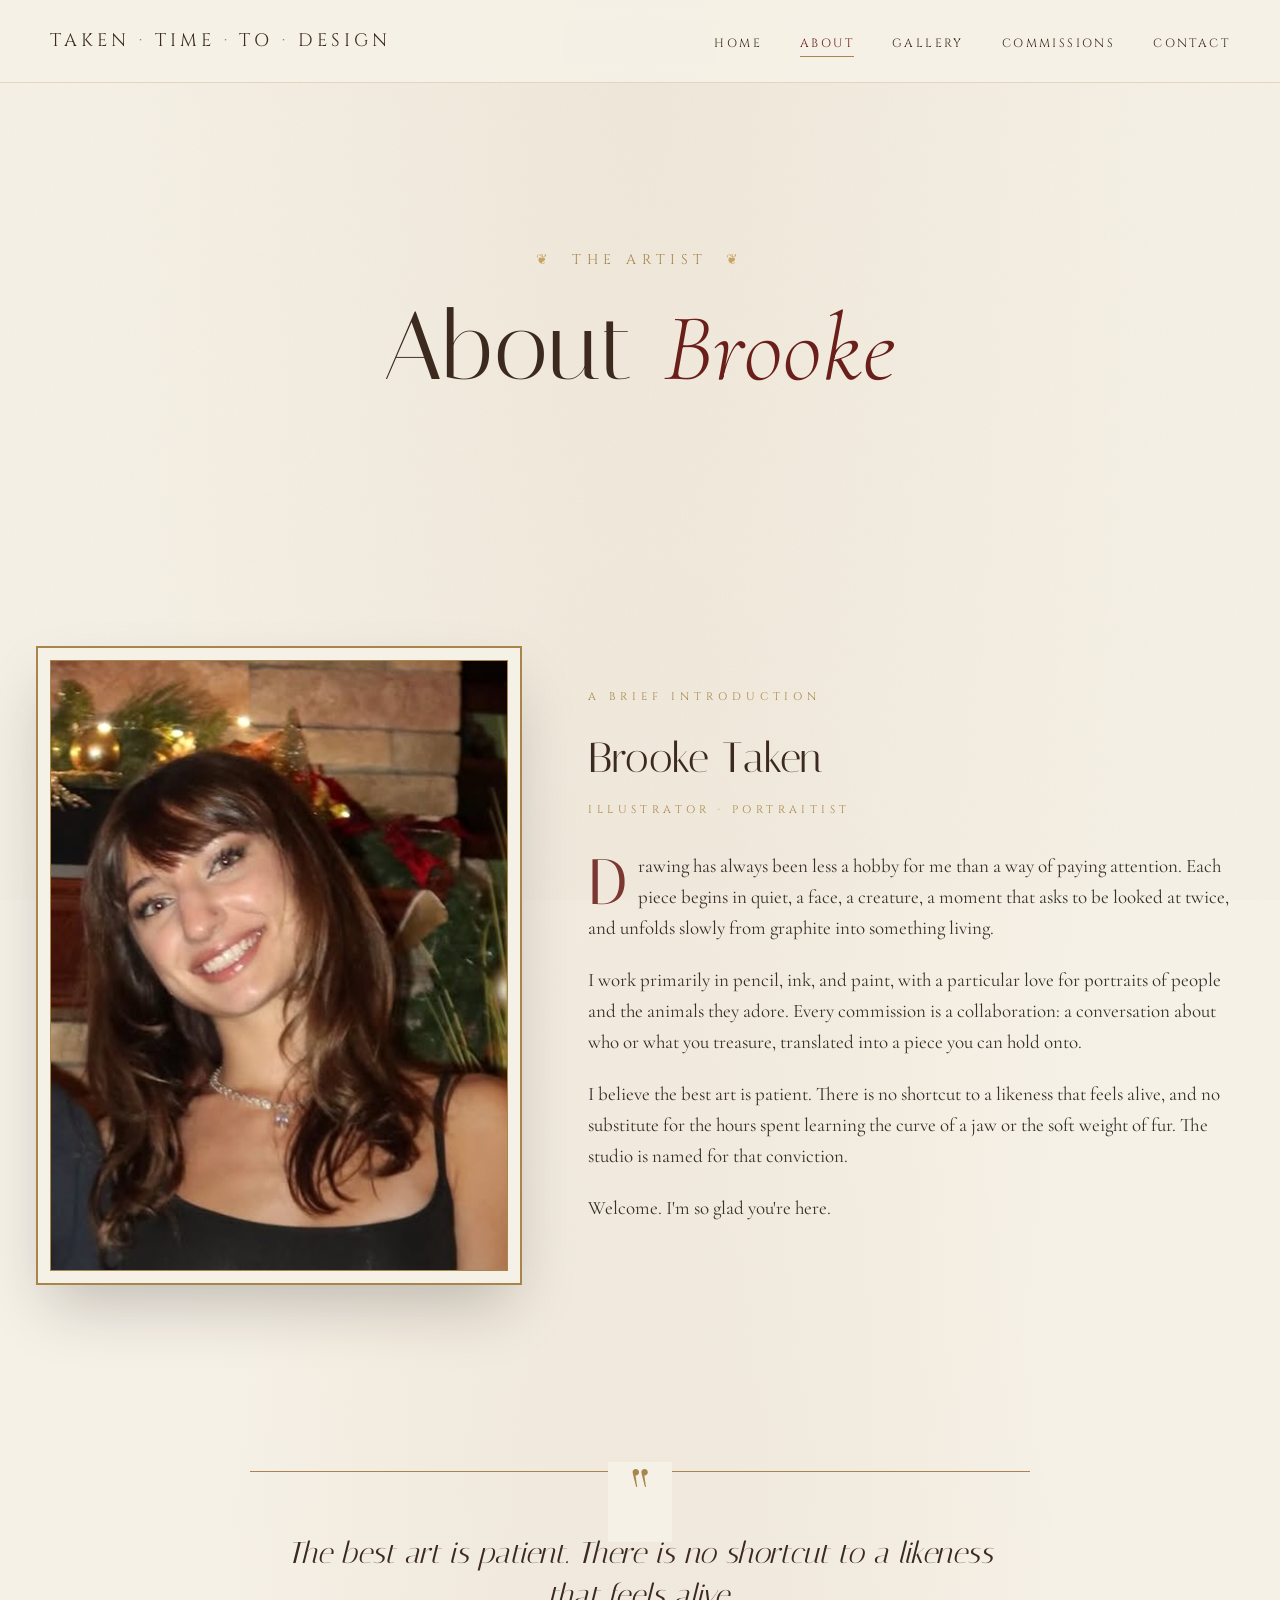
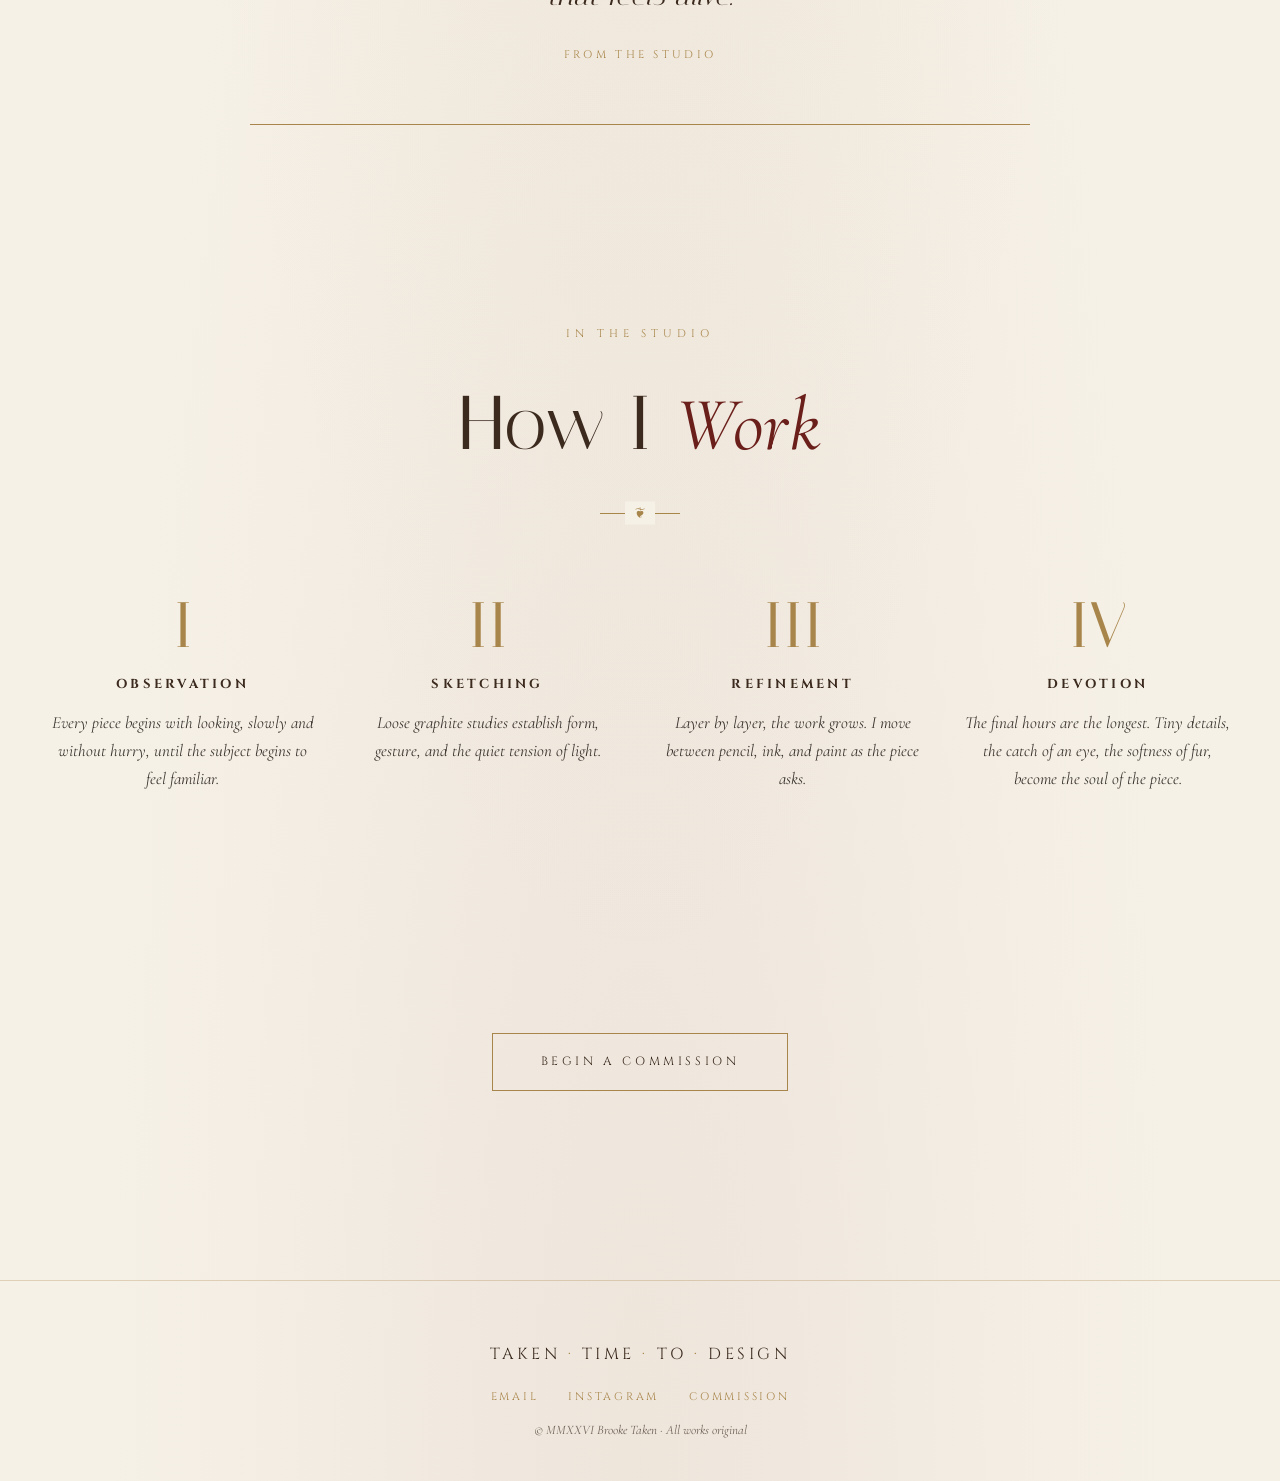
==== about.html @ d78da7e8 "Multi-page site, 18 new pieces, filters, testimonials" ====
<!DOCTYPE html>
<html lang="en">
<head>
<meta charset="UTF-8" />
<meta name="viewport" content="width=device-width, initial-scale=1.0" />
<title>About | Taken Time to Design</title>
<link href="https://fonts.googleapis.com/css2?family=Cormorant+Garamond:ital,wght@0,300;0,400;0,500;0,600;0,700;1,300;1,400&family=Italiana&family=Cinzel:wght@400;500;600&display=swap" rel="stylesheet">
<link rel="stylesheet" href="styles.css" />
</head>
<body>

<nav>
  <a href="index.html" class="brand">TAKEN <span>·</span> TIME <span>·</span> TO <span>·</span> DESIGN</a>
  <ul>
    <li><a href="index.html">Home</a></li>
    <li><a href="about.html" class="active">About</a></li>
    <li><a href="gallery.html">Gallery</a></li>
    <li><a href="commissions.html">Commissions</a></li>
    <li><a href="contact.html">Contact</a></li>
  </ul>
</nav>

<header class="hero hero-sm">
  <div class="hero-ornament">THE ARTIST</div>
  <h1>About <em>Brooke</em></h1>
</header>

<main>

<section class="reveal">
  <div class="about">
    <div class="about-portrait">
      <img src="images/brooke.jpeg" alt="Brooke Taken" onerror="this.style.display='none';this.parentElement.style.background='linear-gradient(135deg,#ede2cb,#c9a563)';this.parentElement.insertAdjacentHTML('beforeend','<div style=&quot;position:absolute;inset:0;display:flex;align-items:center;justify-content:center;font-family:Italiana,serif;font-size:80px;color:#6b1f1a;&quot;>BT</div>')" />
    </div>
    <div class="about-text">
      <div class="eyebrow">A Brief Introduction</div>
      <h3>Brooke Taken</h3>
      <div class="role">Illustrator · Portraitist</div>
      <p class="dropcap">Drawing has always been less a hobby for me than a way of paying attention. Each piece begins in quiet, a face, a creature, a moment that asks to be looked at twice, and unfolds slowly from graphite into something living.</p>
      <p>I work primarily in pencil, ink, and paint, with a particular love for portraits of people and the animals they adore. Every commission is a collaboration: a conversation about who or what you treasure, translated into a piece you can hold onto.</p>
      <p>I believe the best art is patient. There is no shortcut to a likeness that feels alive, and no substitute for the hours spent learning the curve of a jaw or the soft weight of fur. The studio is named for that conviction.</p>
      <p>Welcome. I'm so glad you're here.</p>
    </div>
  </div>
</section>

<div class="quote reveal">
  <p>The best art is patient. There is no shortcut to a likeness that feels alive.</p>
  <div class="attr">From the Studio</div>
</div>

<section class="reveal">
  <div class="section-head">
    <div class="eyebrow">In the Studio</div>
    <h2>How I <em>Work</em></h2>
    <span class="divider"></span>
  </div>
  <div class="steps">
    <div class="step">
      <div class="num">I</div>
      <h4>Observation</h4>
      <p>Every piece begins with looking, slowly and without hurry, until the subject begins to feel familiar.</p>
    </div>
    <div class="step">
      <div class="num">II</div>
      <h4>Sketching</h4>
      <p>Loose graphite studies establish form, gesture, and the quiet tension of light.</p>
    </div>
    <div class="step">
      <div class="num">III</div>
      <h4>Refinement</h4>
      <p>Layer by layer, the work grows. I move between pencil, ink, and paint as the piece asks.</p>
    </div>
    <div class="step">
      <div class="num">IV</div>
      <h4>Devotion</h4>
      <p>The final hours are the longest. Tiny details, the catch of an eye, the softness of fur, become the soul of the piece.</p>
    </div>
  </div>
</section>

<section class="reveal" style="text-align:center">
  <a href="commissions.html" class="cta">Begin a Commission</a>
</section>

</main>

<footer>
  <div class="brand">TAKEN <span style="color:#a8854a">·</span> TIME <span style="color:#a8854a">·</span> TO <span style="color:#a8854a">·</span> DESIGN</div>
  <div class="social">
    <a href="mailto:hipstercookie024@gmail.com">Email</a>
    <a href="https://instagram.com/takentimetodesign" target="_blank">Instagram</a>
    <a href="commissions.html">Commission</a>
  </div>
  <p>© MMXXVI Brooke Taken · All works original</p>
</footer>

<script src="shared.js"></script>
</body>
</html>
---- styles.css ----
:root{
  --ivory:#f6f1e7;
  --parchment:#ede2cb;
  --ink:#1c1612;
  --umber:#3b2a1d;
  --gold:#a8854a;
  --gold-light:#c9a563;
  --crimson:#6b1f1a;
}
*{margin:0;padding:0;box-sizing:border-box}
html{scroll-behavior:smooth}
body{
  background:var(--ivory);
  color:var(--ink);
  font-family:'Cormorant Garamond','Garamond',serif;
  font-size:19px;line-height:1.65;
  overflow-x:hidden;
  background-image:
    radial-gradient(ellipse at top,rgba(168,133,74,0.08),transparent 60%),
    radial-gradient(ellipse at bottom,rgba(107,31,26,0.06),transparent 60%);
}
body::before{
  content:"";position:fixed;inset:0;pointer-events:none;
  background-image:url("data:image/svg+xml;utf8,<svg xmlns='http://www.w3.org/2000/svg' width='200' height='200'><filter id='n'><feTurbulence type='fractalNoise' baseFrequency='0.85' numOctaves='2'/><feColorMatrix values='0 0 0 0 0.2 0 0 0 0 0.15 0 0 0 0 0.08 0 0 0 0.06 0'/></filter><rect width='100%25' height='100%25' filter='url(%23n)'/></svg>");
  opacity:.5;z-index:1;mix-blend-mode:multiply;
}
main,nav,header,footer{position:relative;z-index:2}

/* NAV */
nav{
  position:fixed;top:0;left:0;right:0;
  display:flex;justify-content:space-between;align-items:center;
  padding:22px 50px;
  background:rgba(246,241,231,0.92);
  backdrop-filter:blur(8px);
  border-bottom:1px solid rgba(168,133,74,0.25);
  z-index:100;
}
.brand{
  font-family:'Cinzel',serif;
  font-size:18px;letter-spacing:.22em;
  color:var(--umber);text-decoration:none;
}
.brand span{color:var(--gold)}
nav ul{display:flex;gap:38px;list-style:none}
nav a{
  font-family:'Cinzel',serif;
  font-size:12px;letter-spacing:.2em;
  text-transform:uppercase;
  color:var(--umber);text-decoration:none;
  transition:color .3s;
  position:relative;padding:4px 0;
}
nav a:hover{color:var(--gold)}
nav a.active{color:var(--crimson)}
nav a.active::after{
  content:"";position:absolute;left:0;right:0;bottom:-2px;
  height:1px;background:var(--gold);
}

/* HERO */
.hero{
  min-height:100vh;
  display:flex;flex-direction:column;justify-content:center;align-items:center;
  text-align:center;padding:140px 30px 80px;position:relative;
}
.hero-sm{min-height:60vh;padding:180px 30px 60px}
.hero-ornament{
  font-family:'Cinzel',serif;color:var(--gold);
  font-size:14px;letter-spacing:.4em;margin-bottom:30px;
}
.hero-ornament::before,.hero-ornament::after{content:"❦";margin:0 18px;color:var(--gold-light)}
.hero h1{
  font-family:'Italiana',serif;
  font-size:clamp(56px,11vw,150px);
  line-height:.95;font-weight:400;
  color:var(--umber);margin-bottom:18px;letter-spacing:.01em;
}
.hero-sm h1{font-size:clamp(48px,8vw,96px)}
.hero h1 em{
  font-family:'Cormorant Garamond',serif;font-style:italic;
  font-weight:300;color:var(--crimson);
}
.hero .by{
  font-family:'Cinzel',serif;
  font-size:13px;letter-spacing:.45em;
  text-transform:uppercase;color:var(--gold);
  margin-bottom:40px;
}
.hero p.tag{
  max-width:620px;font-size:22px;font-style:italic;
  color:var(--umber);opacity:.85;margin-bottom:50px;
}
.cta{
  display:inline-block;padding:18px 48px;
  border:1px solid var(--gold);color:var(--umber);
  font-family:'Cinzel',serif;font-size:12px;
  letter-spacing:.3em;text-transform:uppercase;
  text-decoration:none;background:transparent;cursor:pointer;
  transition:all .4s;position:relative;overflow:hidden;
}
.cta::before{
  content:"";position:absolute;inset:0;background:var(--umber);
  transform:scaleX(0);transform-origin:left;
  transition:transform .4s;z-index:-1;
}
.cta:hover{color:var(--ivory);border-color:var(--umber)}
.cta:hover::before{transform:scaleX(1)}
.cta-row{display:flex;gap:20px;justify-content:center;flex-wrap:wrap}
.scroll-hint{
  position:absolute;bottom:30px;left:50%;
  transform:translateX(-50%);
  font-family:'Cinzel',serif;font-size:10px;letter-spacing:.3em;
  color:var(--gold);animation:bob 2.5s ease-in-out infinite;
}
@keyframes bob{0%,100%{transform:translateX(-50%) translateY(0)}50%{transform:translateX(-50%) translateY(8px)}}

/* SECTION HEADING */
section{padding:120px 50px;max-width:1300px;margin:0 auto}
.section-head{text-align:center;margin-bottom:80px}
.eyebrow{
  font-family:'Cinzel',serif;font-size:11px;letter-spacing:.45em;
  color:var(--gold);text-transform:uppercase;margin-bottom:18px;
}
.section-head h2{
  font-family:'Italiana',serif;
  font-size:clamp(42px,6vw,76px);
  color:var(--umber);font-weight:400;
}
.section-head h2 em{font-family:'Cormorant Garamond';font-style:italic;color:var(--crimson)}
.divider{
  display:block;margin:24px auto;
  width:80px;height:1px;background:var(--gold);position:relative;
}
.divider::before{
  content:"❦";position:absolute;left:50%;top:50%;
  transform:translate(-50%,-50%);
  background:var(--ivory);padding:0 10px;
  color:var(--gold);font-size:14px;
}

/* ABOUT */
.about{display:grid;grid-template-columns:1fr 1.4fr;gap:80px;align-items:center}
.about-portrait{
  position:relative;aspect-ratio:3/4;background:#ddd;
  border:1px solid var(--gold);
  box-shadow:0 0 0 12px var(--ivory),0 0 0 14px var(--gold),0 30px 60px rgba(28,22,18,0.25);
}
.about-portrait img{width:100%;height:100%;object-fit:cover;display:block;filter:sepia(.08) contrast(1.02)}
.about-portrait::after{
  content:"";position:absolute;inset:0;
  background:linear-gradient(180deg,transparent 60%,rgba(28,22,18,0.15));
  pointer-events:none;
}
.about-text h3{font-family:'Italiana',serif;font-size:42px;color:var(--umber);font-weight:400;margin-bottom:8px}
.about-text .role{
  font-family:'Cinzel',serif;font-size:11px;letter-spacing:.4em;
  text-transform:uppercase;color:var(--gold);margin-bottom:30px;
}
.about-text p{margin-bottom:20px;color:var(--ink);opacity:.88}
.about-text p.dropcap::first-letter{
  font-family:'Italiana',serif;font-size:64px;float:left;
  line-height:.85;padding:6px 10px 0 0;color:var(--crimson);
}

/* GALLERY */
.gallery{display:grid;grid-template-columns:repeat(3,1fr);gap:60px 50px}
.gallery.cols-2{grid-template-columns:repeat(2,1fr)}
.piece{cursor:pointer;transition:transform .5s}
.piece:hover{transform:translateY(-8px)}
.frame{
  position:relative;background:var(--parchment);
  padding:18px;border:1px solid var(--gold);
  box-shadow:
    inset 0 0 0 1px rgba(168,133,74,0.5),
    inset 0 0 0 6px var(--parchment),
    inset 0 0 0 7px var(--gold-light),
    0 25px 55px rgba(28,22,18,0.3),
    0 10px 25px rgba(28,22,18,0.15);
}
.frame::before{content:"";position:absolute;inset:8px;border:1px double var(--gold);pointer-events:none}
.frame img{width:100%;aspect-ratio:1/1.15;object-fit:cover;display:block;filter:contrast(1.04) saturate(1.02)}
.plaque{text-align:center;margin-top:24px}
.plaque .title{font-family:'Italiana',serif;font-size:24px;color:var(--umber);font-style:italic}
.plaque .meta{
  font-family:'Cinzel',serif;font-size:10px;letter-spacing:.3em;
  text-transform:uppercase;color:var(--gold);margin-top:6px;
}

/* COMMISSION */
.commission{
  background:linear-gradient(180deg,var(--parchment),#e4d6b8);
  margin:80px -50px 0;padding:120px 50px;
  border-top:1px solid var(--gold);border-bottom:1px solid var(--gold);
  position:relative;
}
.commission-inner{max-width:780px;margin:0 auto}
.commission-intro{
  text-align:center;font-style:italic;font-size:21px;
  color:var(--umber);max-width:620px;margin:0 auto 60px;opacity:.9;
}
form{display:grid;gap:24px}
.row{display:grid;grid-template-columns:1fr 1fr;gap:24px}
label{
  display:block;font-family:'Cinzel',serif;font-size:10px;
  letter-spacing:.3em;text-transform:uppercase;
  color:var(--gold);margin-bottom:10px;
}
input,select,textarea{
  width:100%;background:rgba(246,241,231,0.6);
  border:none;border-bottom:1px solid var(--gold);
  padding:12px 4px;font-family:'Cormorant Garamond',serif;
  font-size:18px;color:var(--ink);outline:none;
  transition:border-color .3s,background .3s;
}
input:focus,select:focus,textarea:focus{
  border-color:var(--crimson);background:rgba(246,241,231,0.95);
}
textarea{min-height:130px;resize:vertical;font-family:'Cormorant Garamond',serif}
button[type=submit]{margin-top:20px;justify-self:center}

/* PROCESS STEPS */
.steps{
  display:grid;grid-template-columns:repeat(4,1fr);gap:40px;
  margin-top:40px;
}
.step{text-align:center;position:relative}
.step .num{
  font-family:'Italiana',serif;font-size:64px;
  color:var(--gold);line-height:1;margin-bottom:16px;
}
.step h4{
  font-family:'Cinzel',serif;font-size:13px;
  letter-spacing:.25em;text-transform:uppercase;
  color:var(--umber);margin-bottom:14px;
}
.step p{font-size:17px;opacity:.85;font-style:italic}

/* PRICING */
.pricing{display:grid;grid-template-columns:repeat(3,1fr);gap:40px;margin-top:40px}
.tier{
  background:rgba(237,226,203,0.5);
  border:1px solid var(--gold);
  padding:50px 36px;text-align:center;
  position:relative;transition:transform .4s,box-shadow .4s;
}
.tier:hover{transform:translateY(-6px);box-shadow:0 30px 60px rgba(28,22,18,0.2)}
.tier::before{content:"";position:absolute;inset:6px;border:1px double var(--gold);pointer-events:none}
.tier h4{font-family:'Italiana',serif;font-size:32px;color:var(--umber);margin-bottom:6px}
.tier .size{
  font-family:'Cinzel',serif;font-size:10px;letter-spacing:.3em;
  text-transform:uppercase;color:var(--gold);margin-bottom:24px;
}
.tier .price{
  font-family:'Italiana',serif;font-size:44px;
  color:var(--crimson);margin-bottom:24px;
}
.tier .price small{font-size:14px;color:var(--umber);opacity:.7;display:block;font-style:italic}
.tier ul{list-style:none;text-align:left;margin-top:20px}
.tier li{
  padding:10px 0;border-bottom:1px solid rgba(168,133,74,0.2);
  font-style:italic;
}
.tier li::before{content:"❦  ";color:var(--gold)}
.tier li:last-child{border:none}

/* QUOTE / TESTIMONIAL */
.quote{
  text-align:center;max-width:780px;margin:80px auto;
  padding:60px 30px;border-top:1px solid var(--gold);
  border-bottom:1px solid var(--gold);position:relative;
}
.quote::before{
  content:"\201C";position:absolute;top:-10px;left:50%;
  transform:translateX(-50%);
  background:var(--ivory);padding:0 18px;
  font-family:'Italiana',serif;font-size:80px;color:var(--gold);
  line-height:1;
}
.quote p{
  font-family:'Italiana',serif;font-size:30px;font-style:italic;
  color:var(--umber);line-height:1.4;
}
.quote .attr{
  font-family:'Cinzel',serif;font-size:11px;letter-spacing:.3em;
  text-transform:uppercase;color:var(--gold);margin-top:30px;
}

/* CONTACT */
.contact{text-align:center}
.contact-grid{display:flex;justify-content:center;gap:80px;flex-wrap:wrap;margin-top:40px}
.contact-item .label{
  font-family:'Cinzel',serif;font-size:10px;letter-spacing:.3em;
  text-transform:uppercase;color:var(--gold);margin-bottom:10px;
}
.contact-item a{
  font-family:'Italiana',serif;font-size:24px;
  color:var(--umber);text-decoration:none;
  border-bottom:1px solid transparent;
  transition:border-color .3s,color .3s;
}
.contact-item a:hover{color:var(--crimson);border-bottom-color:var(--crimson)}

/* FAQ */
.faq{max-width:780px;margin:0 auto}
.faq details{
  border-bottom:1px solid rgba(168,133,74,0.4);
  padding:24px 0;cursor:pointer;
}
.faq summary{
  font-family:'Italiana',serif;font-size:24px;color:var(--umber);
  list-style:none;display:flex;justify-content:space-between;align-items:center;
}
.faq summary::after{content:"+";color:var(--gold);font-size:28px;font-family:'Cinzel',serif;transition:transform .3s}
.faq details[open] summary::after{transform:rotate(45deg)}
.faq details p{margin-top:18px;font-style:italic;opacity:.85}

/* FOOTER */
footer{
  text-align:center;padding:60px 30px 40px;
  border-top:1px solid rgba(168,133,74,0.3);margin-top:60px;
}
footer .brand{font-size:16px}
footer p{margin-top:14px;font-size:13px;font-style:italic;color:var(--umber);opacity:.7}
footer .social{margin-top:20px;display:flex;gap:30px;justify-content:center}
footer .social a{
  font-family:'Cinzel',serif;font-size:11px;letter-spacing:.25em;
  text-transform:uppercase;color:var(--gold);text-decoration:none;
}
footer .social a:hover{color:var(--crimson)}

/* LIGHTBOX */
.lightbox{
  position:fixed;inset:0;background:rgba(20,15,10,0.94);
  display:none;justify-content:center;align-items:center;
  z-index:1000;padding:40px;cursor:zoom-out;
}
.lightbox.active{display:flex}
.lightbox img{
  max-width:90vw;max-height:85vh;
  box-shadow:0 0 80px rgba(168,133,74,0.4);
  border:8px solid var(--ivory);outline:1px solid var(--gold);
}
.lightbox-caption{
  position:absolute;bottom:30px;left:50%;
  transform:translateX(-50%);color:var(--ivory);
  font-family:'Italiana',serif;font-size:22px;
  font-style:italic;text-align:center;
}

/* RESPONSIVE */
@media(max-width:900px){
  nav{padding:18px 24px}
  nav ul{gap:18px}
  nav a{font-size:10px}
  section{padding:80px 24px}
  .about{grid-template-columns:1fr;gap:50px}
  .gallery,.gallery.cols-2{grid-template-columns:1fr;gap:50px}
  .commission{margin:60px -24px 0;padding:80px 24px}
  .row{grid-template-columns:1fr}
  .contact-grid{gap:40px}
  .steps{grid-template-columns:repeat(2,1fr)}
  .pricing{grid-template-columns:1fr}
}
@media(max-width:600px){
  nav{flex-direction:column;gap:10px;padding:14px 16px}
  nav .brand{font-size:12px}
  nav ul{gap:14px;flex-wrap:wrap;justify-content:center}
  nav a{font-size:9px;letter-spacing:.15em}
  .hero{padding-top:160px}
  .steps{grid-template-columns:1fr}
}

.reveal{opacity:0;transform:translateY(30px);transition:opacity 1s,transform 1s}
.reveal.in{opacity:1;transform:none}
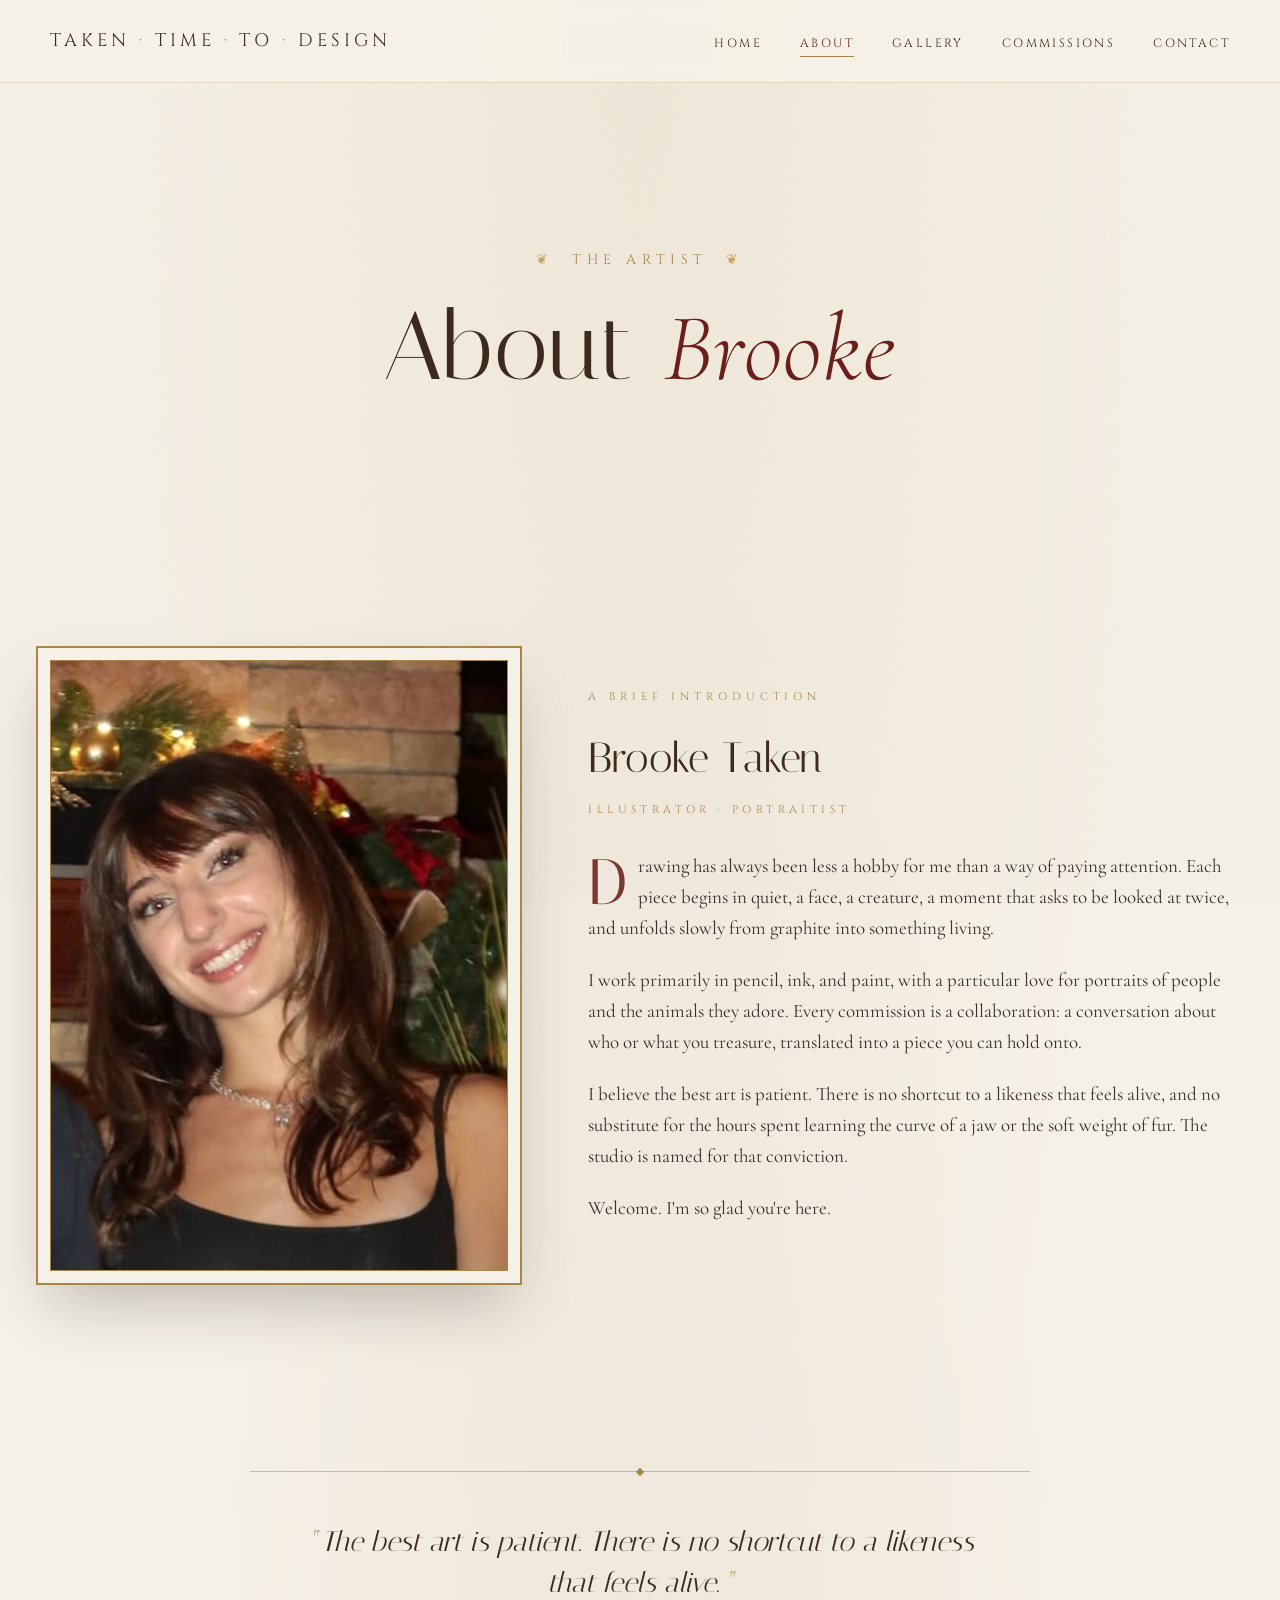
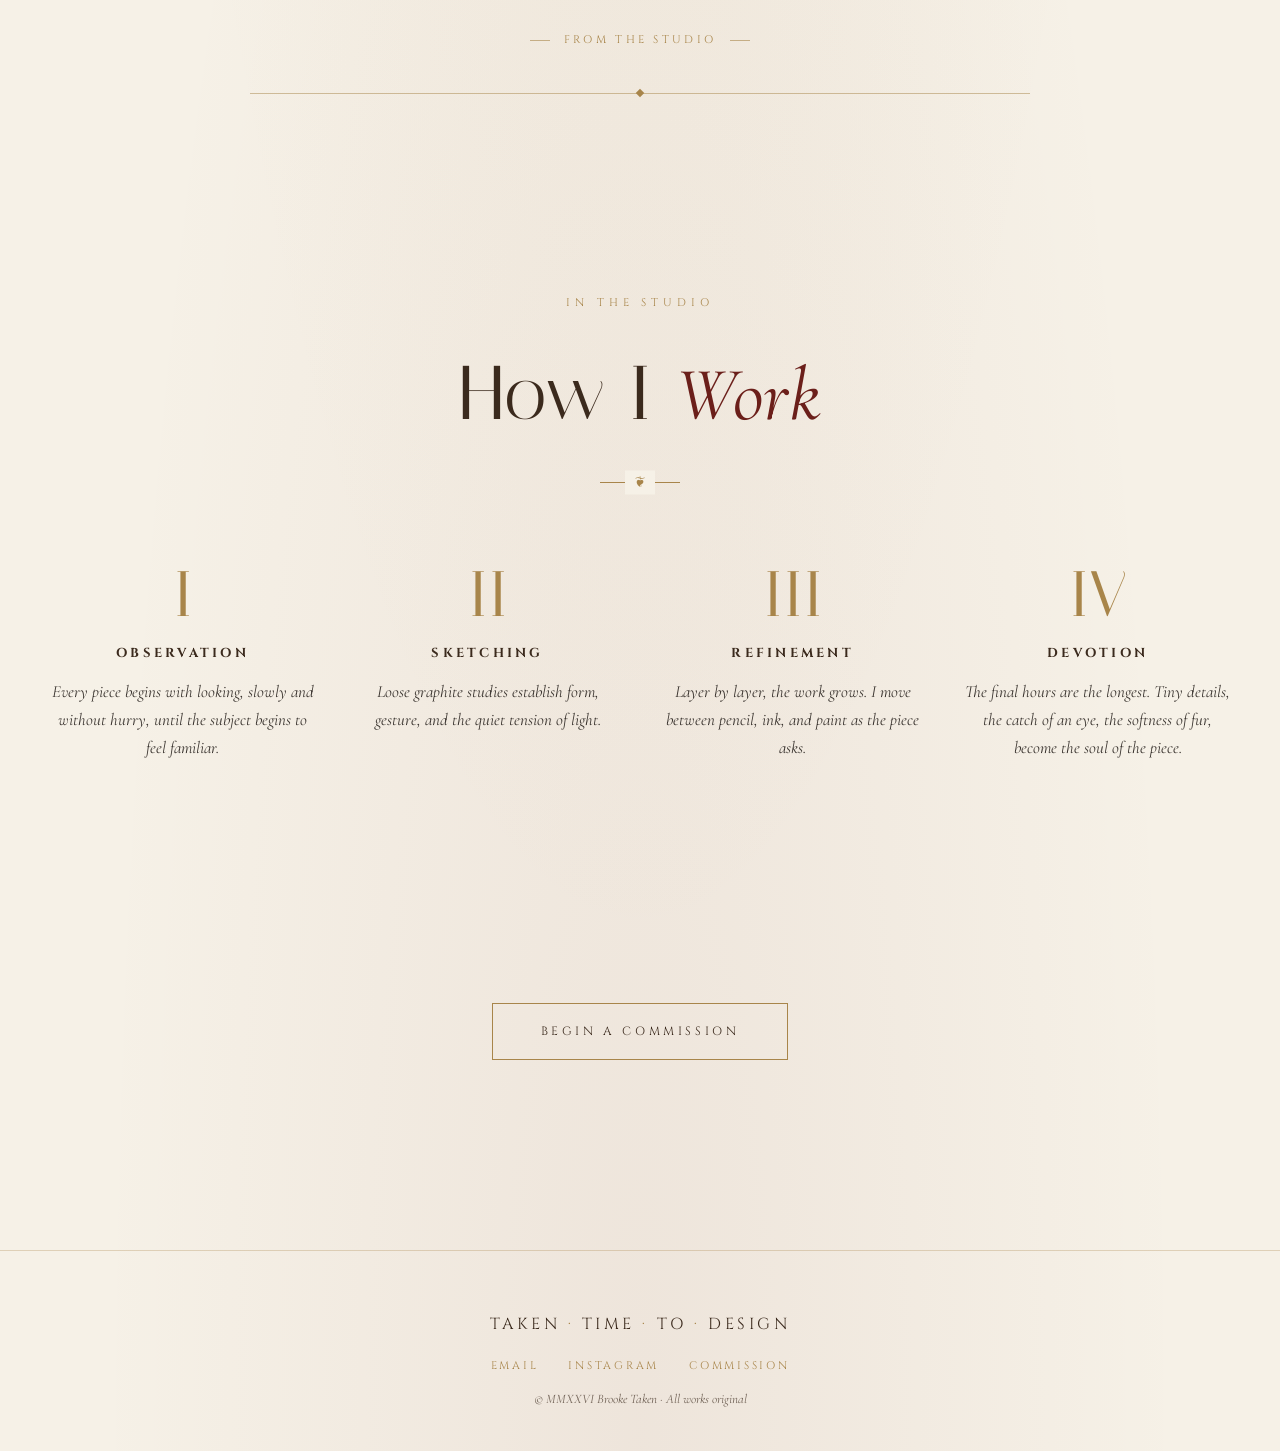
==== commit 0e0dc982: "Clean URLs, strip .html from browser bar" ====
--- a/about.html
+++ b/about.html
@@ -10,13 +10,13 @@
 <body>
 
 <nav>
-  <a href="index.html" class="brand">TAKEN <span>·</span> TIME <span>·</span> TO <span>·</span> DESIGN</a>
+  <a href="/" class="brand">TAKEN <span>·</span> TIME <span>·</span> TO <span>·</span> DESIGN</a>
   <ul>
-    <li><a href="index.html">Home</a></li>
-    <li><a href="about.html" class="active">About</a></li>
-    <li><a href="gallery.html">Gallery</a></li>
-    <li><a href="commissions.html">Commissions</a></li>
-    <li><a href="contact.html">Contact</a></li>
+    <li><a href="/">Home</a></li>
+    <li><a href="/about" class="active">About</a></li>
+    <li><a href="/gallery">Gallery</a></li>
+    <li><a href="/commissions">Commissions</a></li>
+    <li><a href="/contact">Contact</a></li>
   </ul>
 </nav>
 
@@ -80,7 +80,7 @@
 </section>
 
 <section class="reveal" style="text-align:center">
-  <a href="commissions.html" class="cta">Begin a Commission</a>
+  <a href="/commissions" class="cta">Begin a Commission</a>
 </section>
 
 </main>
@@ -90,7 +90,7 @@
   <div class="social">
     <a href="mailto:hipstercookie024@gmail.com">Email</a>
     <a href="https://instagram.com/takentimetodesign" target="_blank">Instagram</a>
-    <a href="commissions.html">Commission</a>
+    <a href="/commissions">Commission</a>
   </div>
   <p>© MMXXVI Brooke Taken · All works original</p>
 </footer>
--- a/styles.css
+++ b/styles.css
@@ -267,23 +267,34 @@
 /* QUOTE / TESTIMONIAL */
 .quote{
   text-align:center;max-width:780px;margin:80px auto;
-  padding:60px 30px;border-top:1px solid var(--gold);
-  border-bottom:1px solid var(--gold);position:relative;
-}
-.quote::before{
-  content:"\201C";position:absolute;top:-10px;left:50%;
-  transform:translateX(-50%);
-  background:var(--ivory);padding:0 18px;
-  font-family:'Italiana',serif;font-size:80px;color:var(--gold);
-  line-height:1;
-}
+  padding:50px 40px 44px;position:relative;
+  border-top:1px solid rgba(168,133,74,0.5);
+  border-bottom:1px solid rgba(168,133,74,0.5);
+}
+.quote::before,
+.quote::after{
+  content:"";position:absolute;left:50%;
+  width:6px;height:6px;
+  background:var(--gold);
+  transform:translateX(-50%) rotate(45deg);
+}
+.quote::before{top:-3px}
+.quote::after{bottom:-3px}
 .quote p{
-  font-family:'Italiana',serif;font-size:30px;font-style:italic;
-  color:var(--umber);line-height:1.4;
-}
+  font-family:'Italiana',serif;font-size:28px;font-style:italic;
+  color:var(--umber);line-height:1.45;
+  quotes:"\201C" "\201D";
+}
+.quote p::before{content:open-quote;color:var(--gold);margin-right:4px;font-size:1em;opacity:.7}
+.quote p::after{content:close-quote;color:var(--gold);margin-left:4px;font-size:1em;opacity:.7}
 .quote .attr{
   font-family:'Cinzel',serif;font-size:11px;letter-spacing:.3em;
-  text-transform:uppercase;color:var(--gold);margin-top:30px;
+  text-transform:uppercase;color:var(--gold);margin-top:28px;
+  display:flex;align-items:center;justify-content:center;gap:14px;
+}
+.quote .attr::before,
+.quote .attr::after{
+  content:"";width:20px;height:1px;background:var(--gold);opacity:.6;
 }
 
 /* CONTACT */
@@ -373,3 +384,13 @@
 
 .reveal{opacity:0;transform:translateY(30px);transition:opacity 1s,transform 1s}
 .reveal.in{opacity:1;transform:none}
+
+/* FORM THANK YOU */
+.form-success{
+  display:none;text-align:center;padding:40px 20px;
+  font-family:'Italiana',serif;
+}
+.form-success.show{display:block;animation:fadeIn .6s}
+.form-success h3{font-size:36px;color:var(--crimson);margin-bottom:14px}
+.form-success p{font-size:20px;font-style:italic;color:var(--umber);opacity:.85}
+@keyframes fadeIn{from{opacity:0;transform:translateY(10px)}to{opacity:1;transform:none}}
